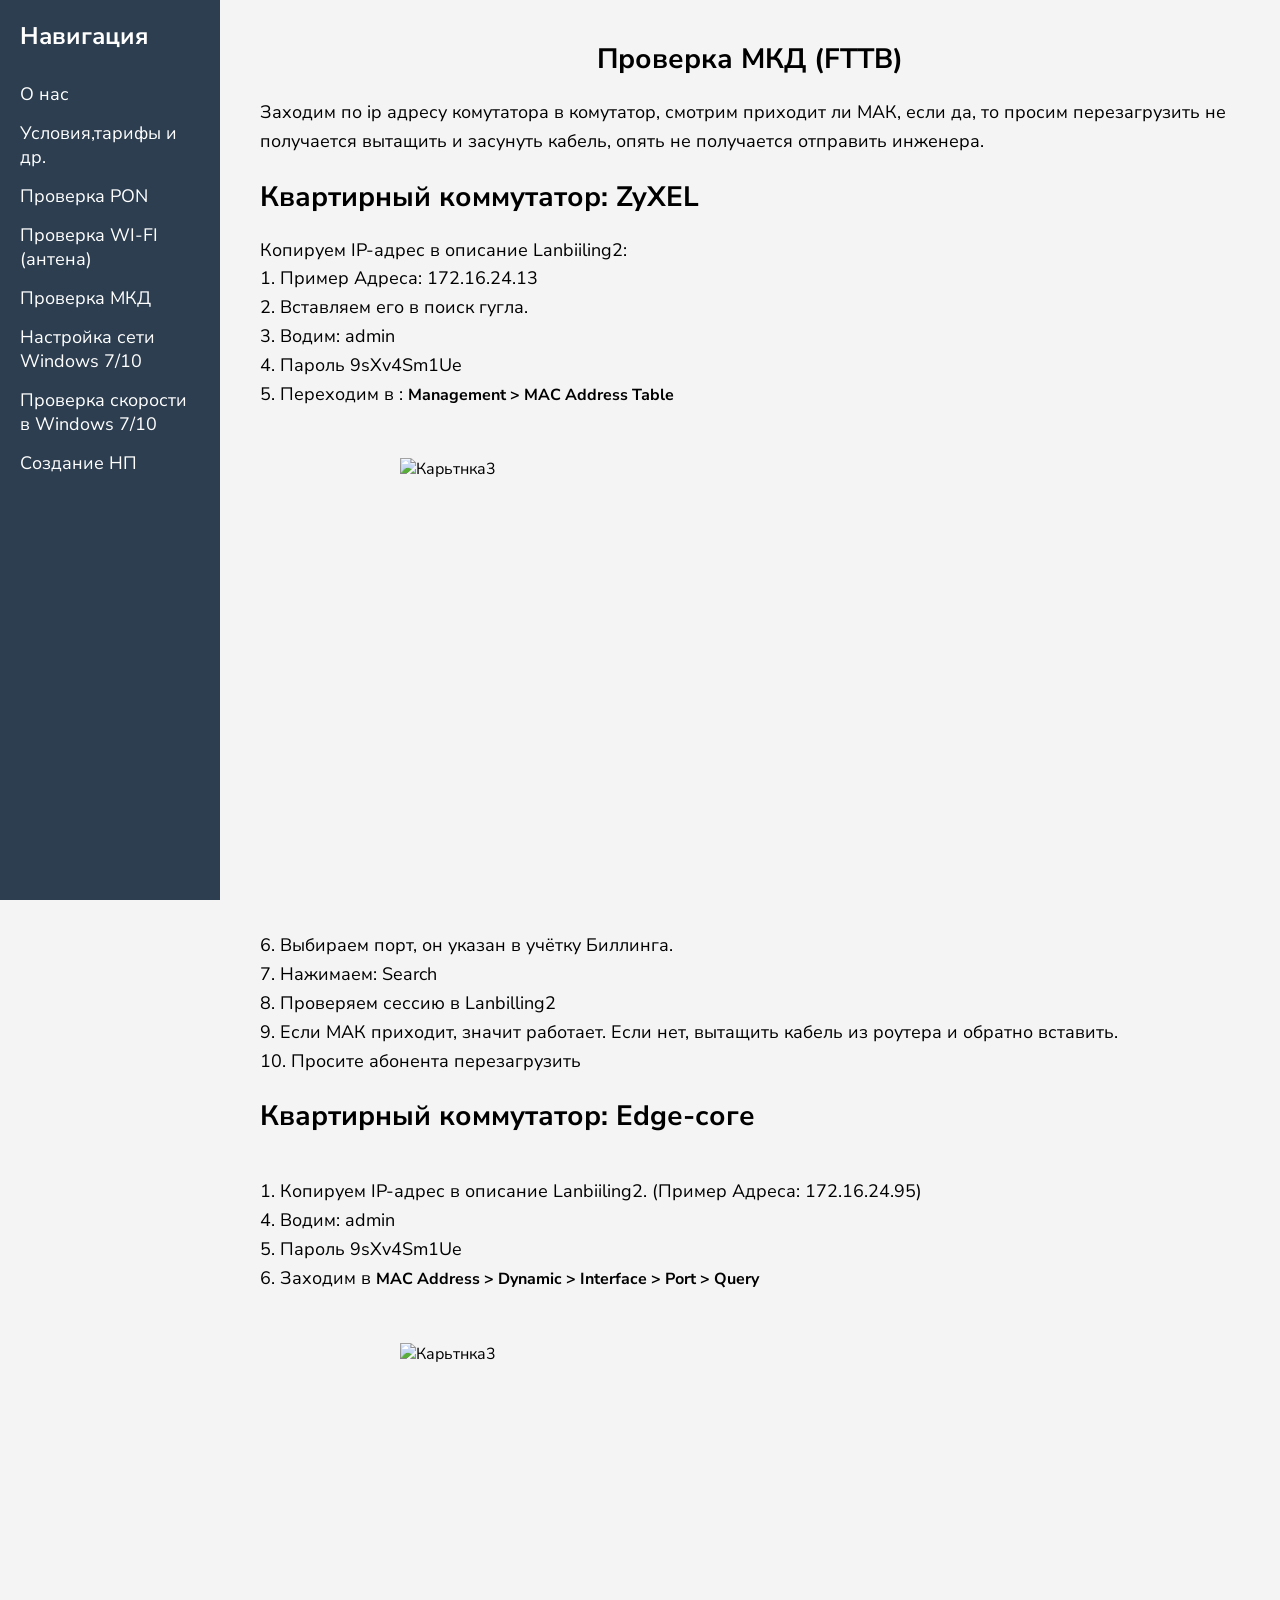
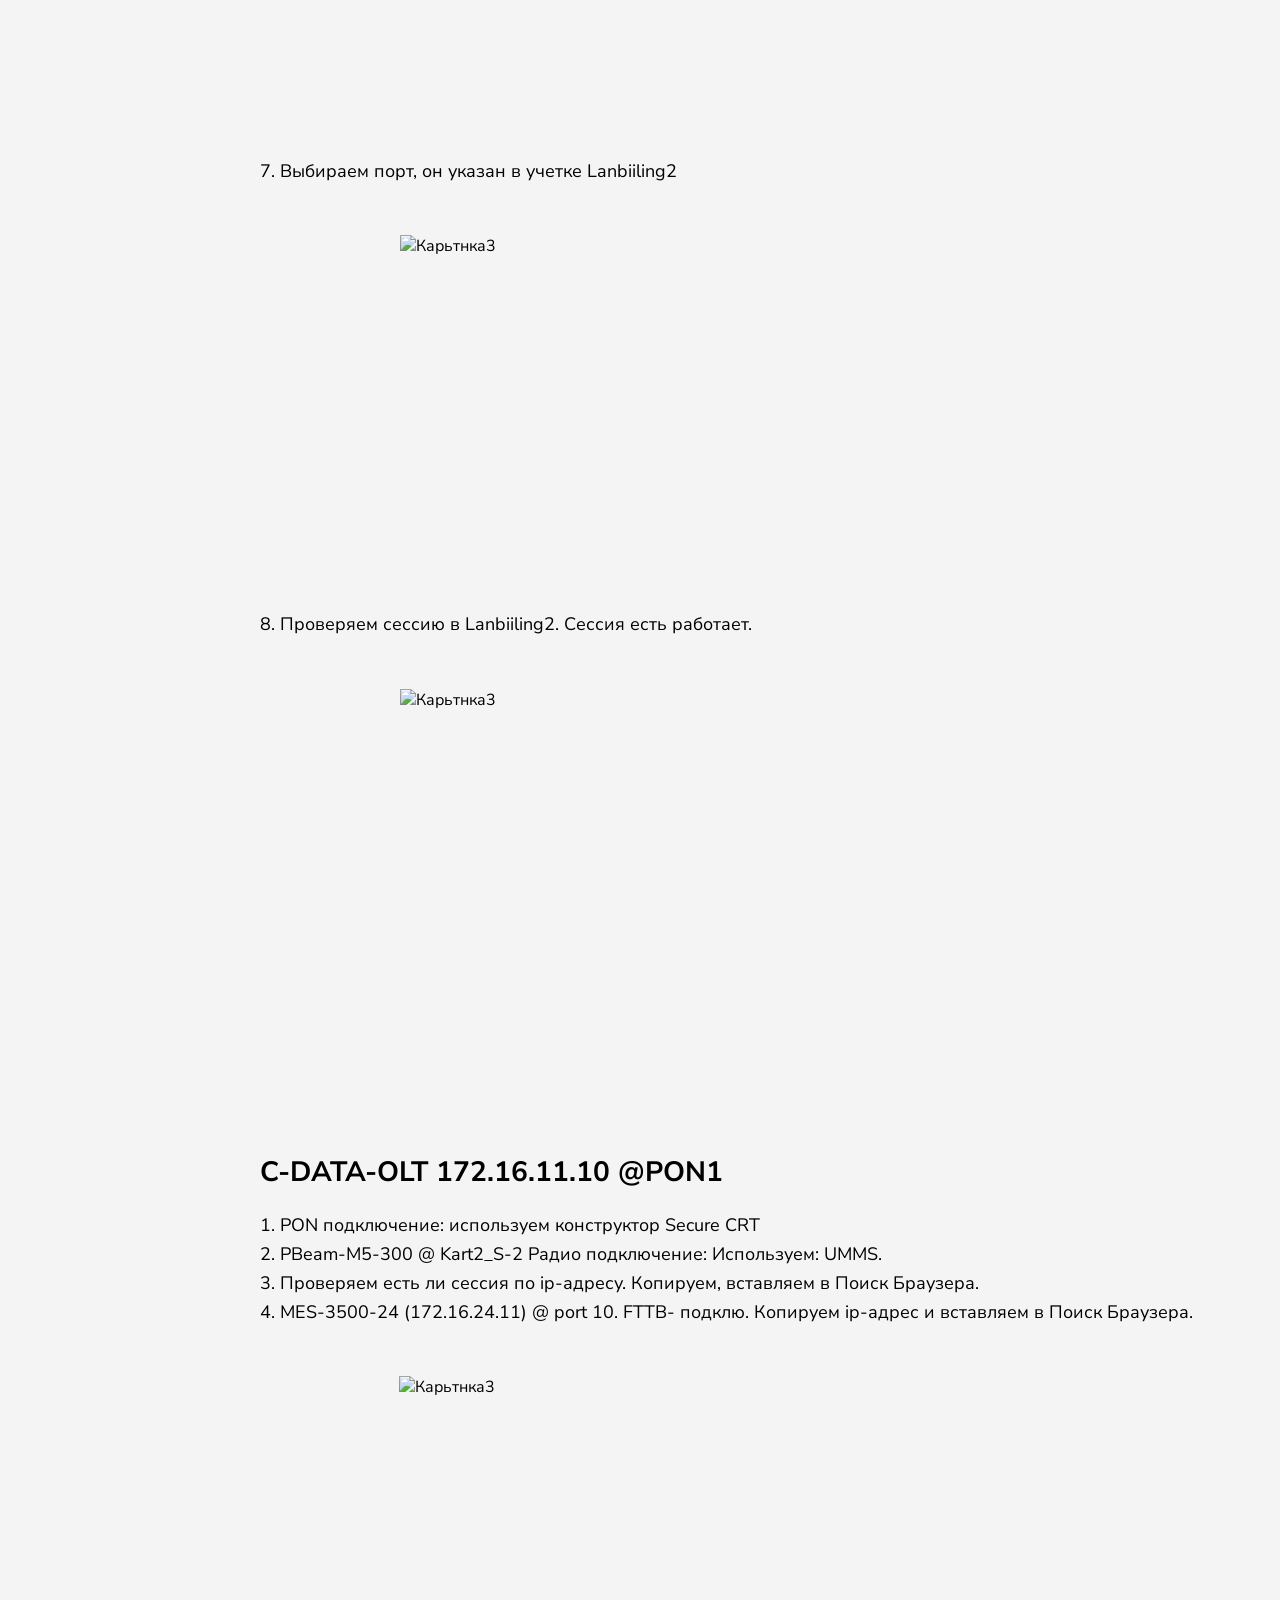
==== mkd.html @ 669342c5 "Add files via upload" ====
<!DOCTYPE html><html lang="ru">
<head>
  <meta charset="UTF-8">
  <meta name="viewport" content="width=device-width, initial-scale=1.0">
  <link rel="stylesheet" href="style.css">
  <title>Мой Одностраничный Сайт</title>
   
   
  


</head>
<body>
  <nav>
    <h2>Навигация</h2>
    <ul>
      <li><a href="#about">О нас</a></li>
      <li><a href="index.html#tarif">Условия,тарифы и др.</a></li>
      <li><a href="index.html#pon">Проверка PON</a></li>
      <li><a href="wifi.html">Проверка WI-FI (антена)</a></li>
      <li><a href="#mkd">Проверка МКД</a></li>
      <li><a href="nstr.html">Настройка сети Windows 7/10</a></li>
      <li><a href="skorost.html">Проверка скорости в Windows 7/10</a></li>
      <li><a href="np.html">Создание НП</a></li>

    </ul>
  </nav>  <main>
   

     

    <section id="mkd">
        <h2 class="center">Проверка МКД (FTTB)</h2> 
                  <p class="main__fttb-text">
                      <p>Заходим по ip адресу комутатора в комутатор, смотрим приходит ли МАК, если да, то просим перезагрузить не получается вытащить и засунуть кабель, опять не получается отправить инженера.</p><br>
      
                  <h2 class="main_h3">Квартирный коммутатор: ZyXEL</h2>
                  <p > Копируем IР-адрес в описание Lanbiiling2:<br>
                  1. Пример Адреса: 172.16.24.13<br>
                  2. Вставляем его в поиск гугла.<br>
                  3. Водим: admin<br>
                  4. Пароль 9sХv4Sm1Ue<br>
                  5. Переходим в : <b>Management > МАС Address Таble</b><br>
              </p>
                        
                   <img src="./img/f1.png" alt="Карьтнка3" class="main__pon-images" width="701px" height="423px">
      
              <p> 6. Выбираем порт, он указан в учётку Биллинга.<br>
                  7. Нажимаем: Search<br>
                  8. Проверяем сессию в Lanbilling2<br>
                  9. Если МАК приходит, значит работает. Если нет, вытащить кабель из
                  роутера и обратно вставить.<br>
                  10. Просите абонента перезагрузить<br>
              </p>   <br>
      
      
                  <h2 class="main_h3">Квартирный коммутатор: Еdgе-соге</h2><br>
      
              <p> 1. Копируем IР-адрес в описание Lanbiiling2. (Пример Адреса: 172.16.24.95)<br>
                  4. Водим: admin<br>
                  5. Пароль 9sХv4Sm1Ue<br>
                  6. Заходим в <b>МАС Address > Dynamic > Interface > Роrt > Query</b><br>
              </p> 
      
                  <img src="./img/f2.png" alt="Карьтнка3" class="main__pon-images" width="701px" height="364px">
      
              <p> 7. Выбираем порт, он указан в учетке Lanbiiling2
                  </p>
      
                  <img src="./img/f3.png" alt="Карьтнка3" class="main__pon-images" width="701px" height="325px">
      
              <p> 8. Проверяем сессию в Lanbiiling2. Сессия есть работает.
                  </p>
      
                  <img src="./img/f4.png" alt="Карьтнка3" class="main__pon-images" width="701px" height="414px">
      
                  <h2 class="main_h3">C-DATA-OLT 172.16.11.10 @PON1</h2>
              <p> 1. PON подключение: используем конструктор Secure CRT<br>
                  2. PBeam-M5-300 @ Kart2_S-2 Радио подключение: Используем: UMMS.<br>
                  3. Проверяем есть ли сессия по ip-адресу. Копируем, вставляем в Поиск Браузера.<br>
                  4. MES-3500-24 (172.16.24.11) @ port 10. FTTB- подклю. Копируем ip-адрес и вставляем в Поиск Браузера.<br>
              </p>  
      
              <img src="./img/f5.png" alt="Карьтнка3" class="main__pon-images" width="702px" height="395px">
      
          </div>
      </section>
---- style.css ----
@import url('https://fonts.googleapis.com/css2?family=Montserrat:ital,wght@0,100..900;1,100..900&family=Nunito+Sans:ital,opsz,wght@0,6..12,200..1000;1,6..12,200..1000&family=Quicksand&family=Roboto:ital,wght@0,100..900;1,100..900&display=swap');



* {
  box-sizing: border-box;
  margin: auto;
  padding: 0;
  font-size: 16px;
  font-family: "Nunito Sans", sans-serif;



}body {
display: flex;
min-height: 100vh;
background-color: #f4f4f4;
}

nav {
width: 220px;
background-color: #2c3e50;
color: white;
padding: 20px;
position: fixed;
height: 100vh;
}
nav h2 {
margin-bottom: 30px;
font-size: 24px;
}

nav ul {
list-style: none;
}

nav ul li {
margin-bottom: 15px;
}

nav ul li a {
color: white;
text-decoration: none;
font-size: 18px;
}

nav ul li a:hover {
text-decoration: underline;
}

main {
margin-left: 220px;
padding: 40px;
flex-grow: 1;
}

section {
margin-bottom: 60px;
}

section h2 {
font-size: 28px;
margin-bottom: 20px;
color: #000000;
}

section p {
font-size: 18px;
color: #000000;
line-height: 1.6;
}

img{
    
    display: block;
    margin: 50px auto;
}

.bold-text {
  font-weight:bolder;
}

.justify {
  text-align: justify;
}


.center {
  text-align: center;
}
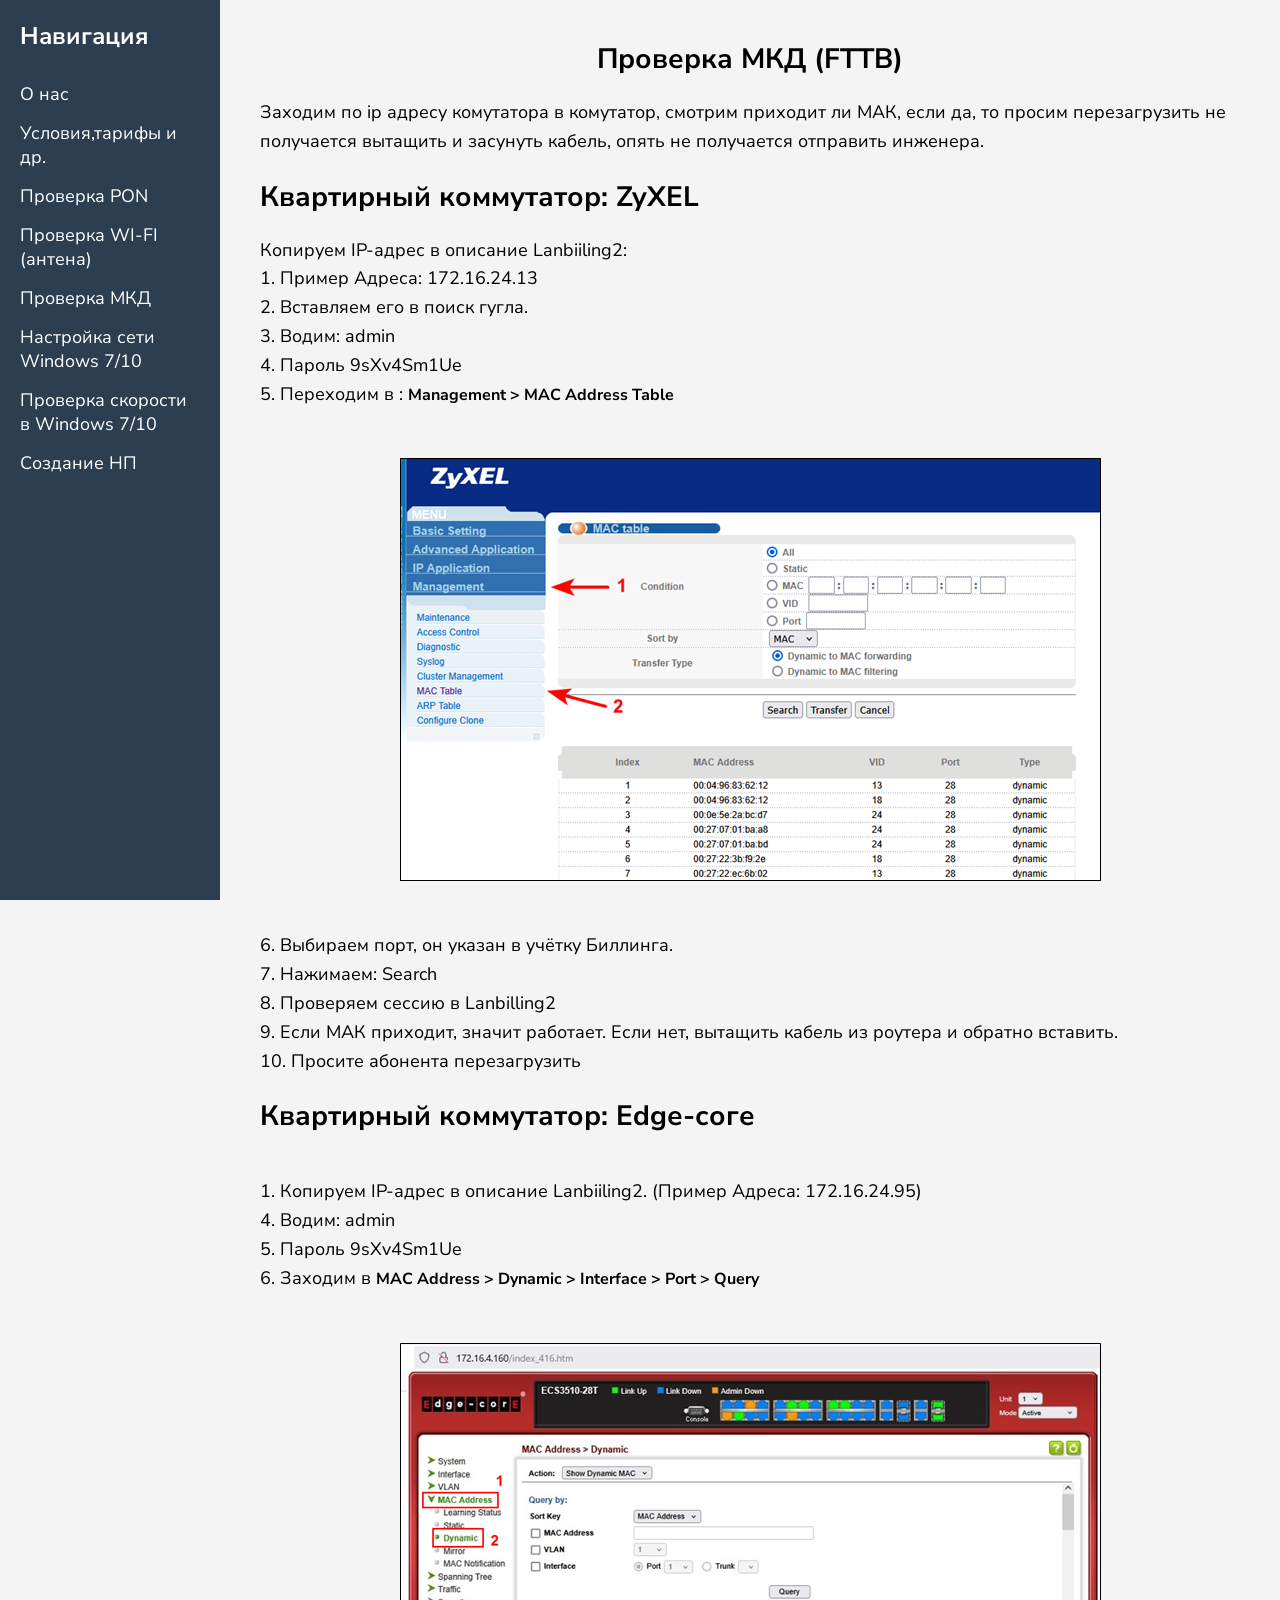
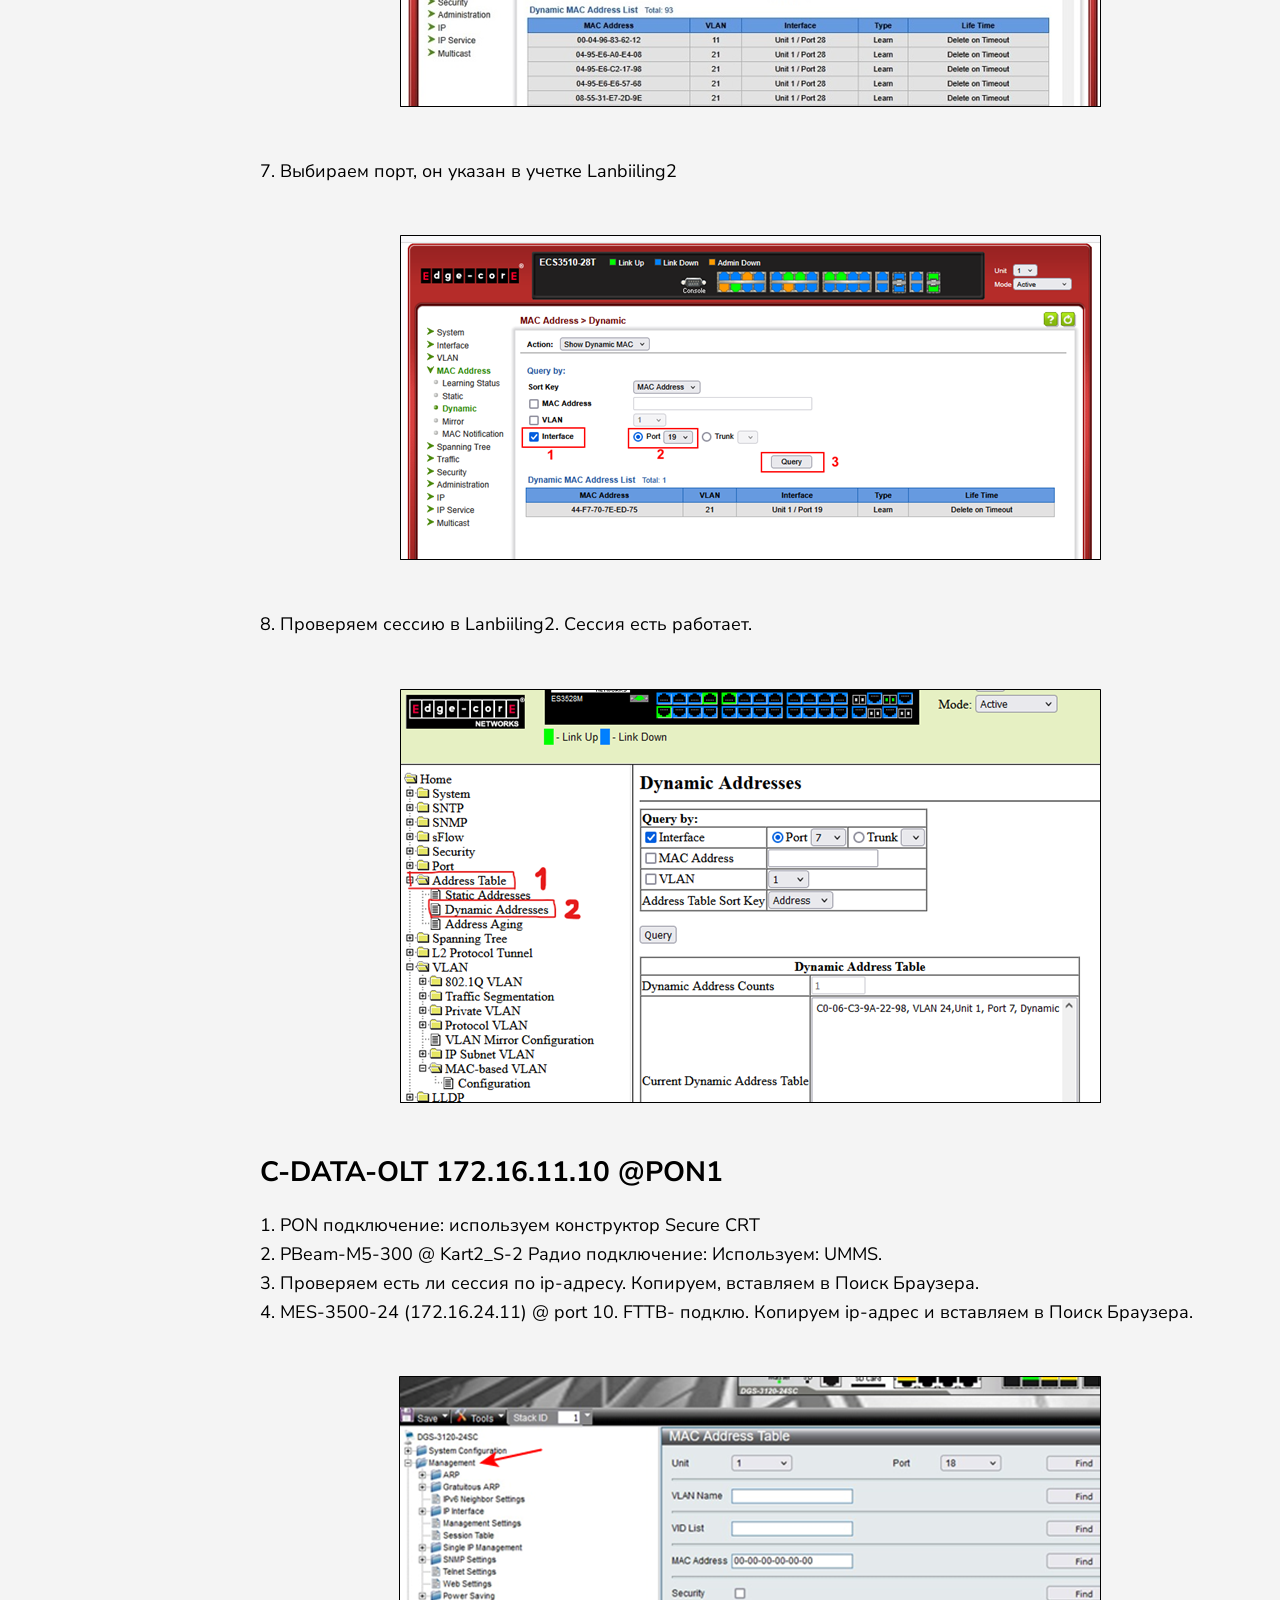
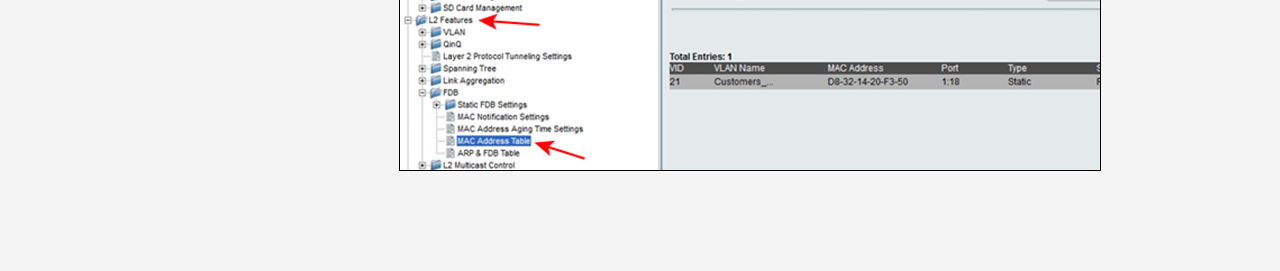
==== commit bee209af: "Update mkd.html" ====
--- a/mkd.html
+++ b/mkd.html
@@ -10,6 +10,9 @@
 
 
 </head>
+
+<div class="centered-block">
+  
 <body>
   <nav>
     <h2>Навигация</h2>
@@ -84,5 +87,6 @@
               <img src="./img/f5.png" alt="Карьтнка3" class="main__pon-images" width="702px" height="395px">
       
           </div>
+      </body>
       </section>
-      +      
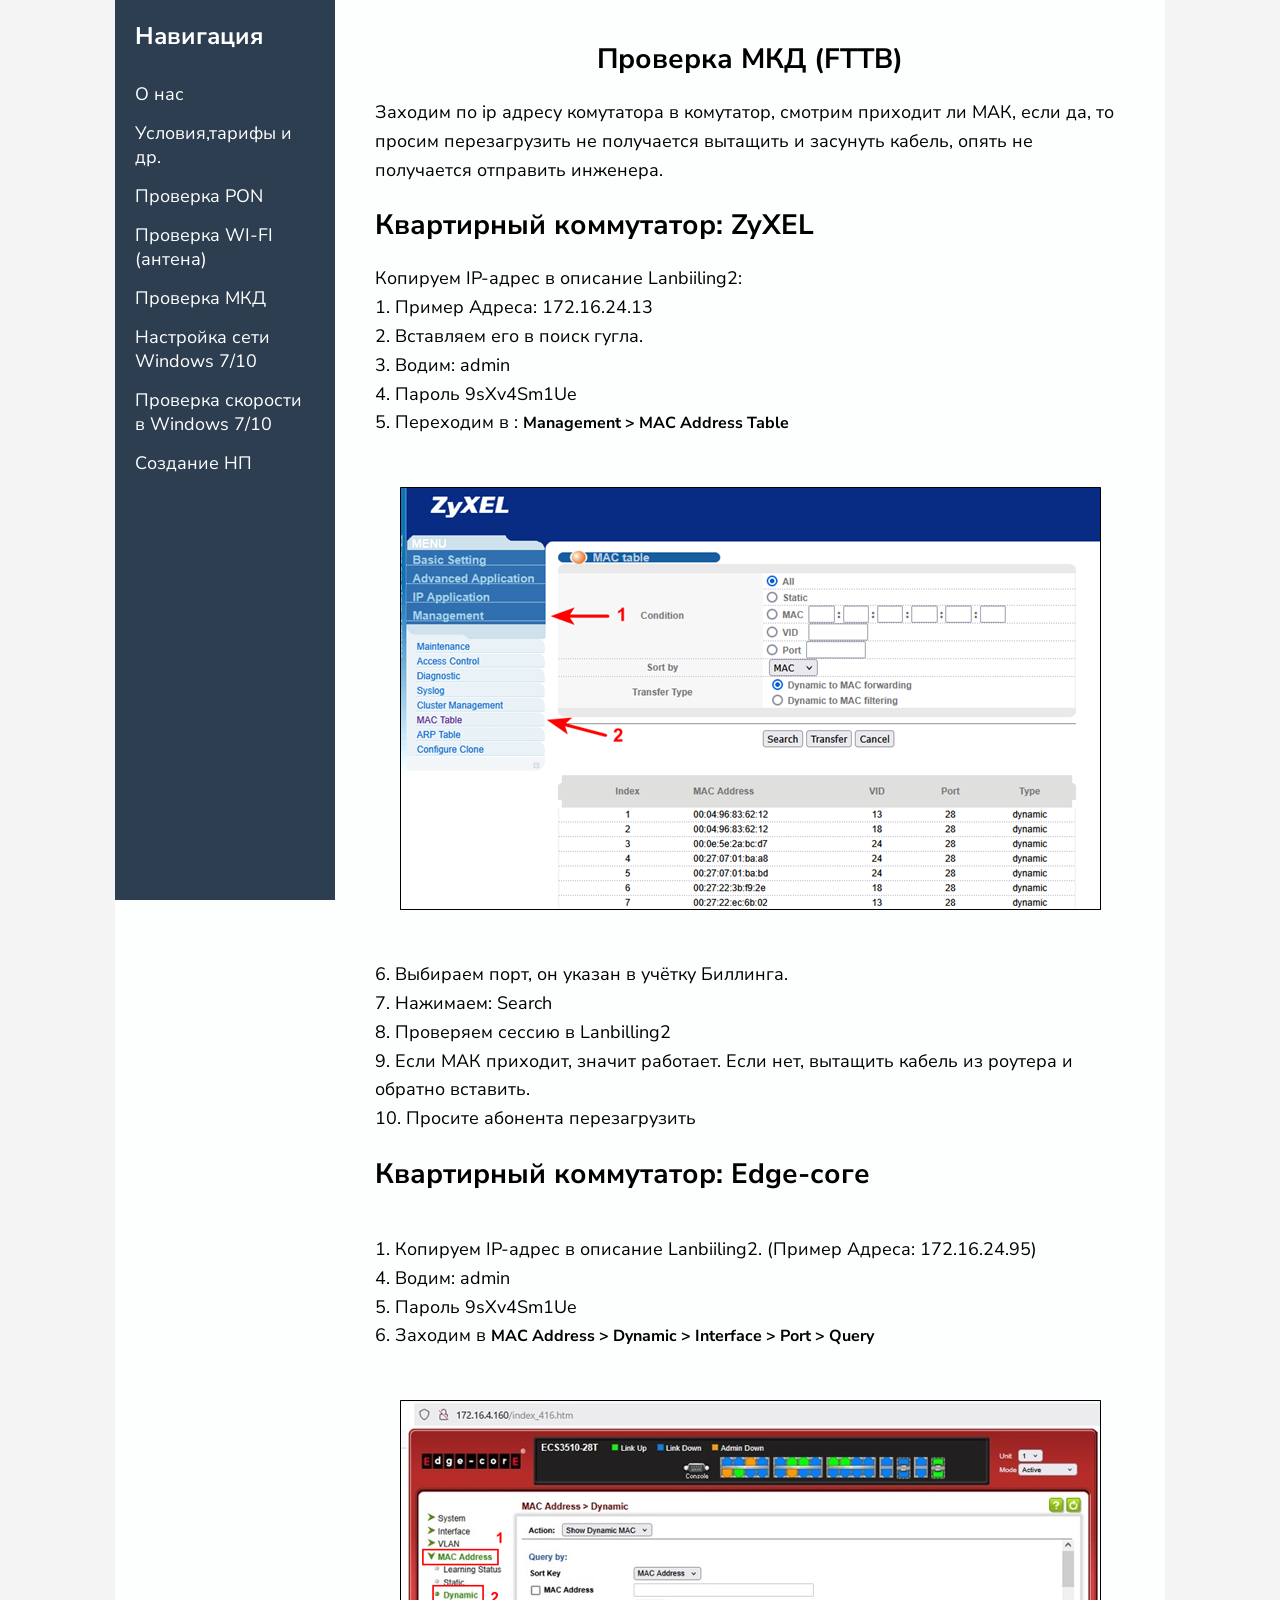
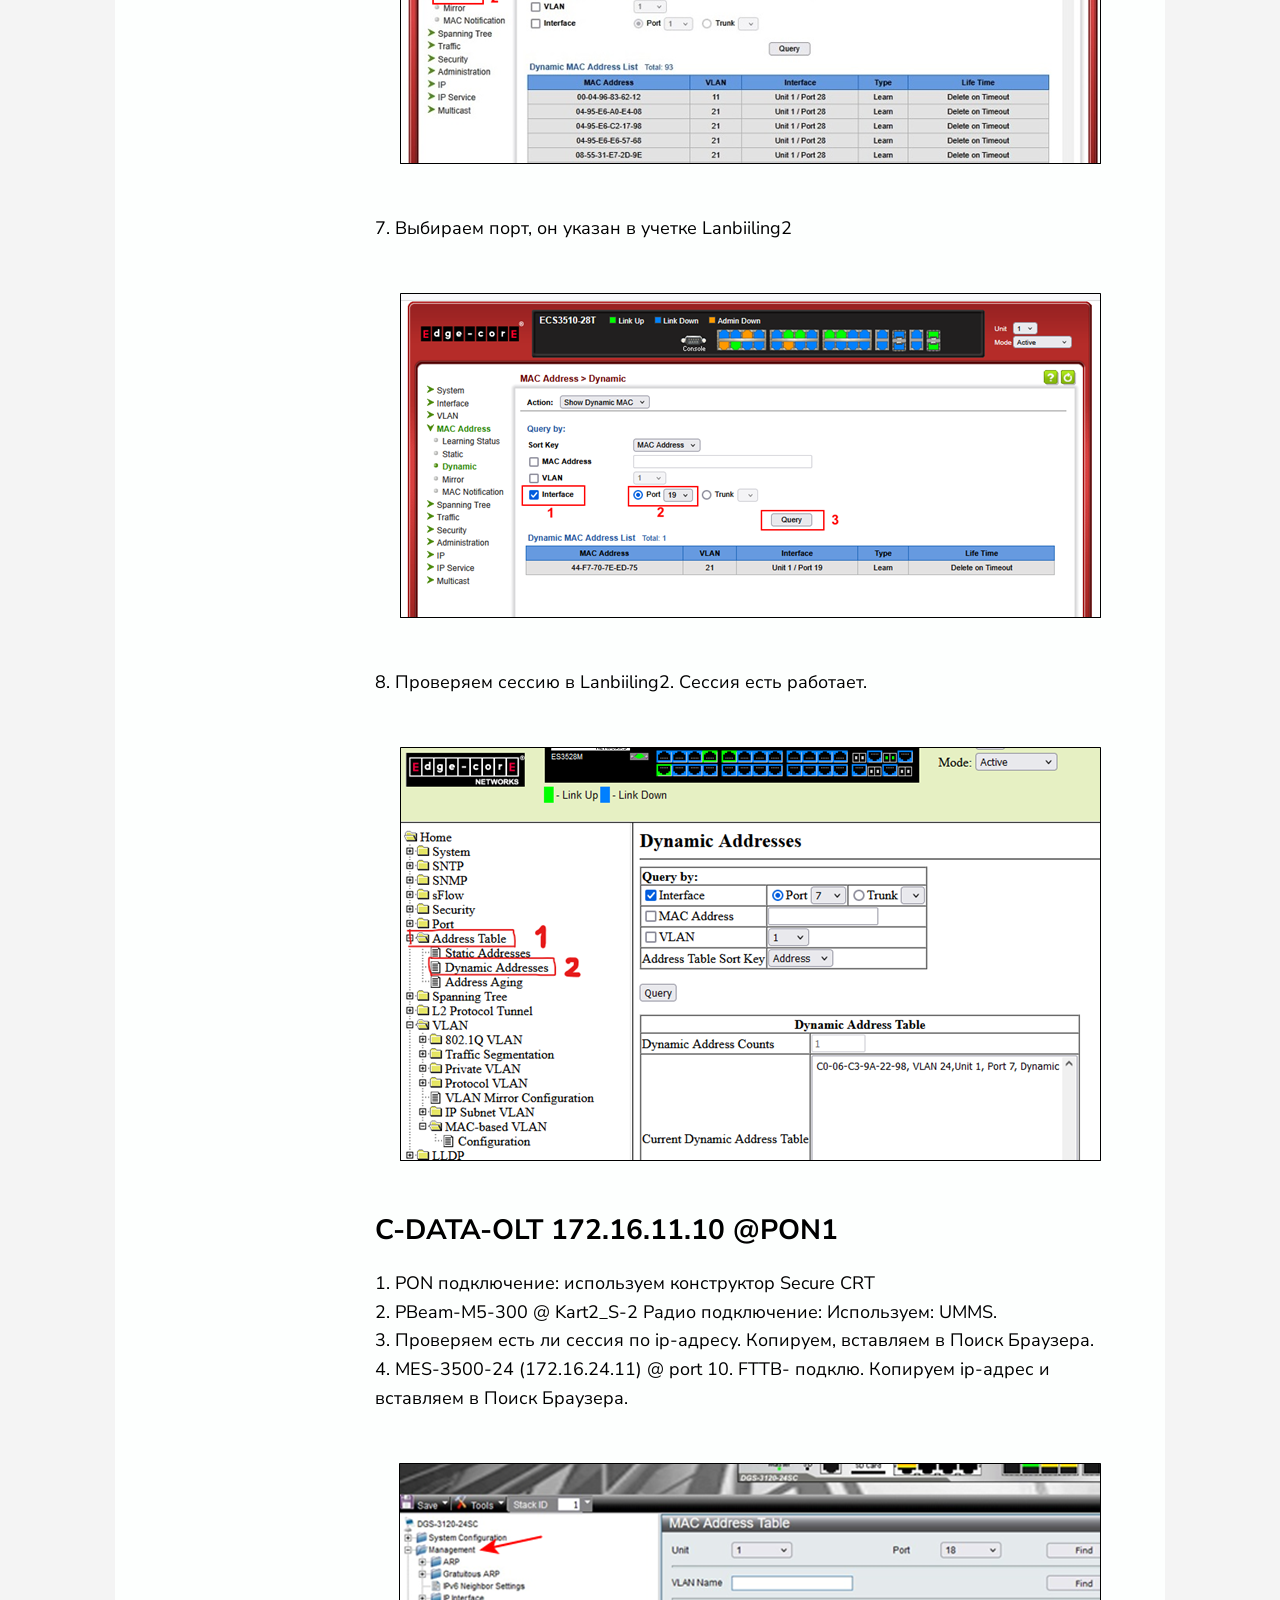
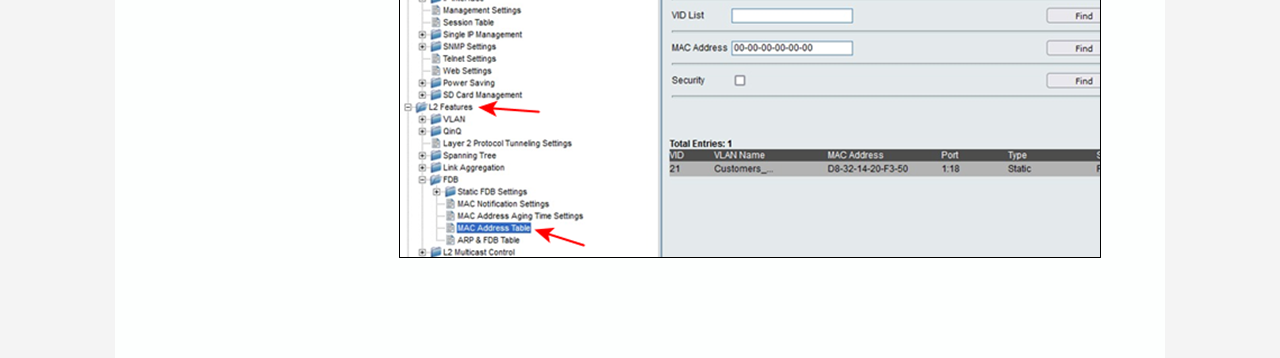
==== commit 4565f0b3: "Update mkd.html" ====
--- a/mkd.html
+++ b/mkd.html
@@ -10,10 +10,11 @@
 
 
 </head>
+<body>
 
-<div class="centered-block">
+    <div class="centered-block">
   
-<body>
+
   <nav>
     <h2>Навигация</h2>
     <ul>
@@ -87,6 +88,6 @@
               <img src="./img/f5.png" alt="Карьтнка3" class="main__pon-images" width="702px" height="395px">
       
           </div>
+      </section>
+       
       </body>
-      </section>
-      
--- a/style.css
+++ b/style.css
@@ -1,7 +1,11 @@
 
 @import url('https://fonts.googleapis.com/css2?family=Montserrat:ital,wght@0,100..900;1,100..900&family=Nunito+Sans:ital,opsz,wght@0,6..12,200..1000;1,6..12,200..1000&family=Quicksand&family=Roboto:ital,wght@0,100..900;1,100..900&display=swap');
 
-
+.centered-block {
+    width: 1050px;
+    margin: 0 auto; /* 0 сверху/снизу, auto по бокам */
+    background-color: #fdfffe;
+  }
 
 * {
   box-sizing: border-box;
@@ -13,8 +17,11 @@
 
 
 }body {
+
+    margin: 0 auto;    /* Центрирует всё содержимое */
+  padding: 0 50px;
 display: flex;
-min-height: 100vh;
+min-height: 100px;
 background-color: #f4f4f4;
 }
 
@@ -88,4 +95,4 @@
 
 .center {
   text-align: center;
-}+}
